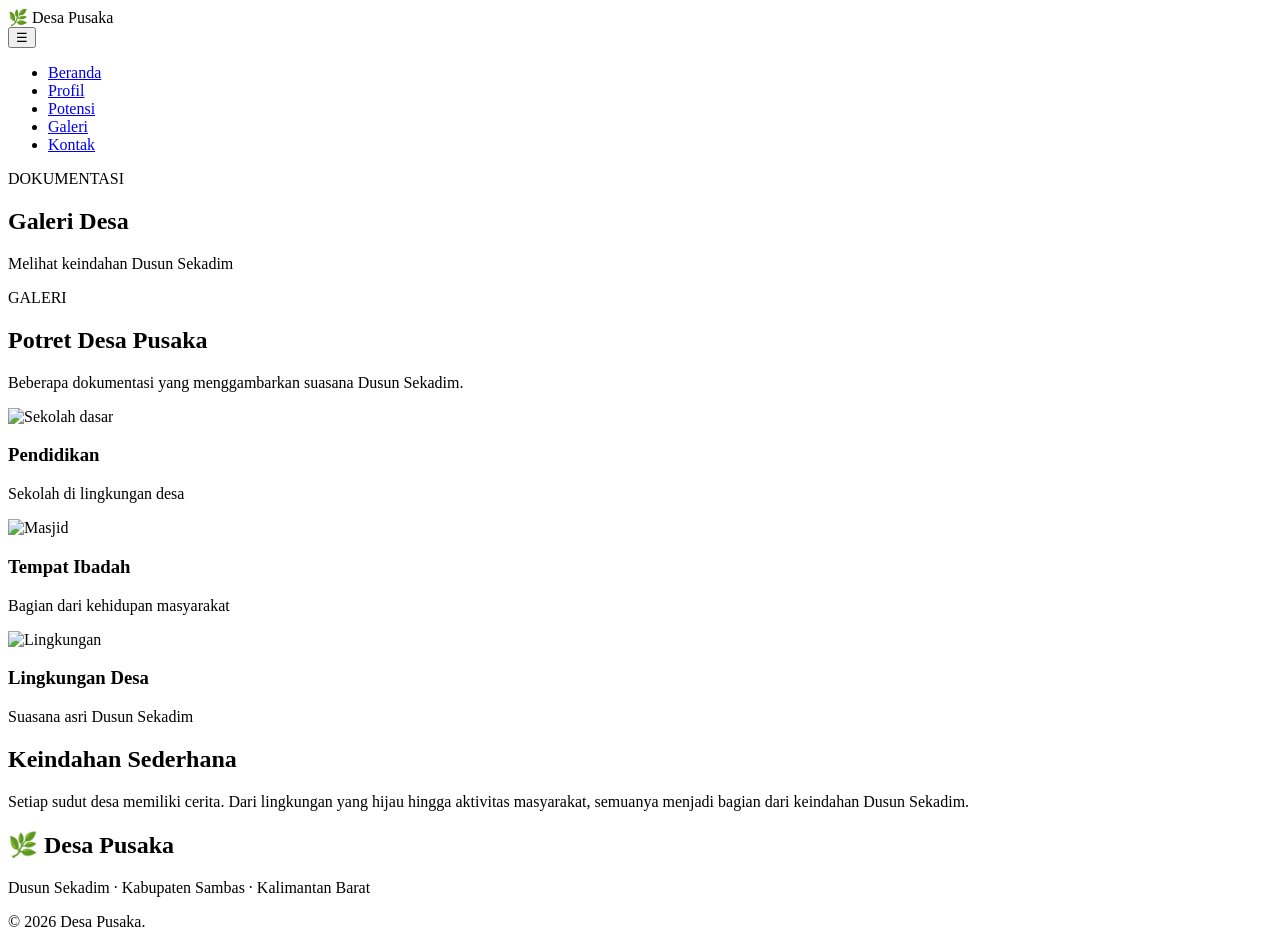
==== galeri.html @ 883d7ad6 "Create galeri.html" ====
<!DOCTYPE html>
<html lang="id">
<head>
    <meta charset="UTF-8">
    <meta name="viewport" content="width=device-width, initial-scale=1.0">
    <title>Galeri | Desa Pusaka</title>
    <link rel="stylesheet" href="style.css">
</head>
<body>

<header>
    <nav class="navbar">
        <div class="logo">
            <span>🌿</span>
            Desa Pusaka
        </div>

        <button class="menu-toggle" onclick="toggleMenu()">☰</button>

        <ul class="nav-links" id="navLinks">
            <li><a href="index.html">Beranda</a></li>
            <li><a href="profil.html">Profil</a></li>
            <li><a href="wisata.html">Potensi</a></li>
            <li><a class="active" href="galeri.html">Galeri</a></li>
            <li><a href="kontak.html">Kontak</a></li>
        </ul>
    </nav>
</header>

<section class="page-header">
    <div>
        <span>DOKUMENTASI</span>
        <h1>Galeri Desa</h1>
        <p>Melihat keindahan Dusun Sekadim</p>
    </div>
</section>

<section class="section">
    <div class="section-title">
        <span>GALERI</span>
        <h2>Potret Desa Pusaka</h2>
        <p>
            Beberapa dokumentasi yang menggambarkan suasana
            Dusun Sekadim.
        </p>
    </div>

    <div class="gallery">

        <div class="gallery-item">
            <img src="img/sd.jpg" alt="Sekolah dasar">
            <div class="gallery-overlay">
                <h3>Pendidikan</h3>
                <p>Sekolah di lingkungan desa</p>
            </div>
        </div>

        <div class="gallery-item">
            <img src="img/masjid.jpg" alt="Masjid">
            <div class="gallery-overlay">
                <h3>Tempat Ibadah</h3>
                <p>Bagian dari kehidupan masyarakat</p>
            </div>
        </div>

        <div class="gallery-item">
            <img src="img/lingkungan.jpg" alt="Lingkungan">
            <div class="gallery-overlay">
                <h3>Lingkungan Desa</h3>
                <p>Suasana asri Dusun Sekadim</p>
            </div>
        </div>

    </div>
</section>

<section class="section gallery-text">
    <div>
        <h2>Keindahan Sederhana</h2>
        <p>
            Setiap sudut desa memiliki cerita. Dari lingkungan yang
            hijau hingga aktivitas masyarakat, semuanya menjadi
            bagian dari keindahan Dusun Sekadim.
        </p>
    </div>
</section>

<footer>
    <div class="footer-content">
        <h2>🌿 Desa Pusaka</h2>
        <p>Dusun Sekadim · Kabupaten Sambas · Kalimantan Barat</p>
    </div>
    <p class="copyright">© 2026 Desa Pusaka.</p>
</footer>

<script src="script.js"></script>
</body>
</html>
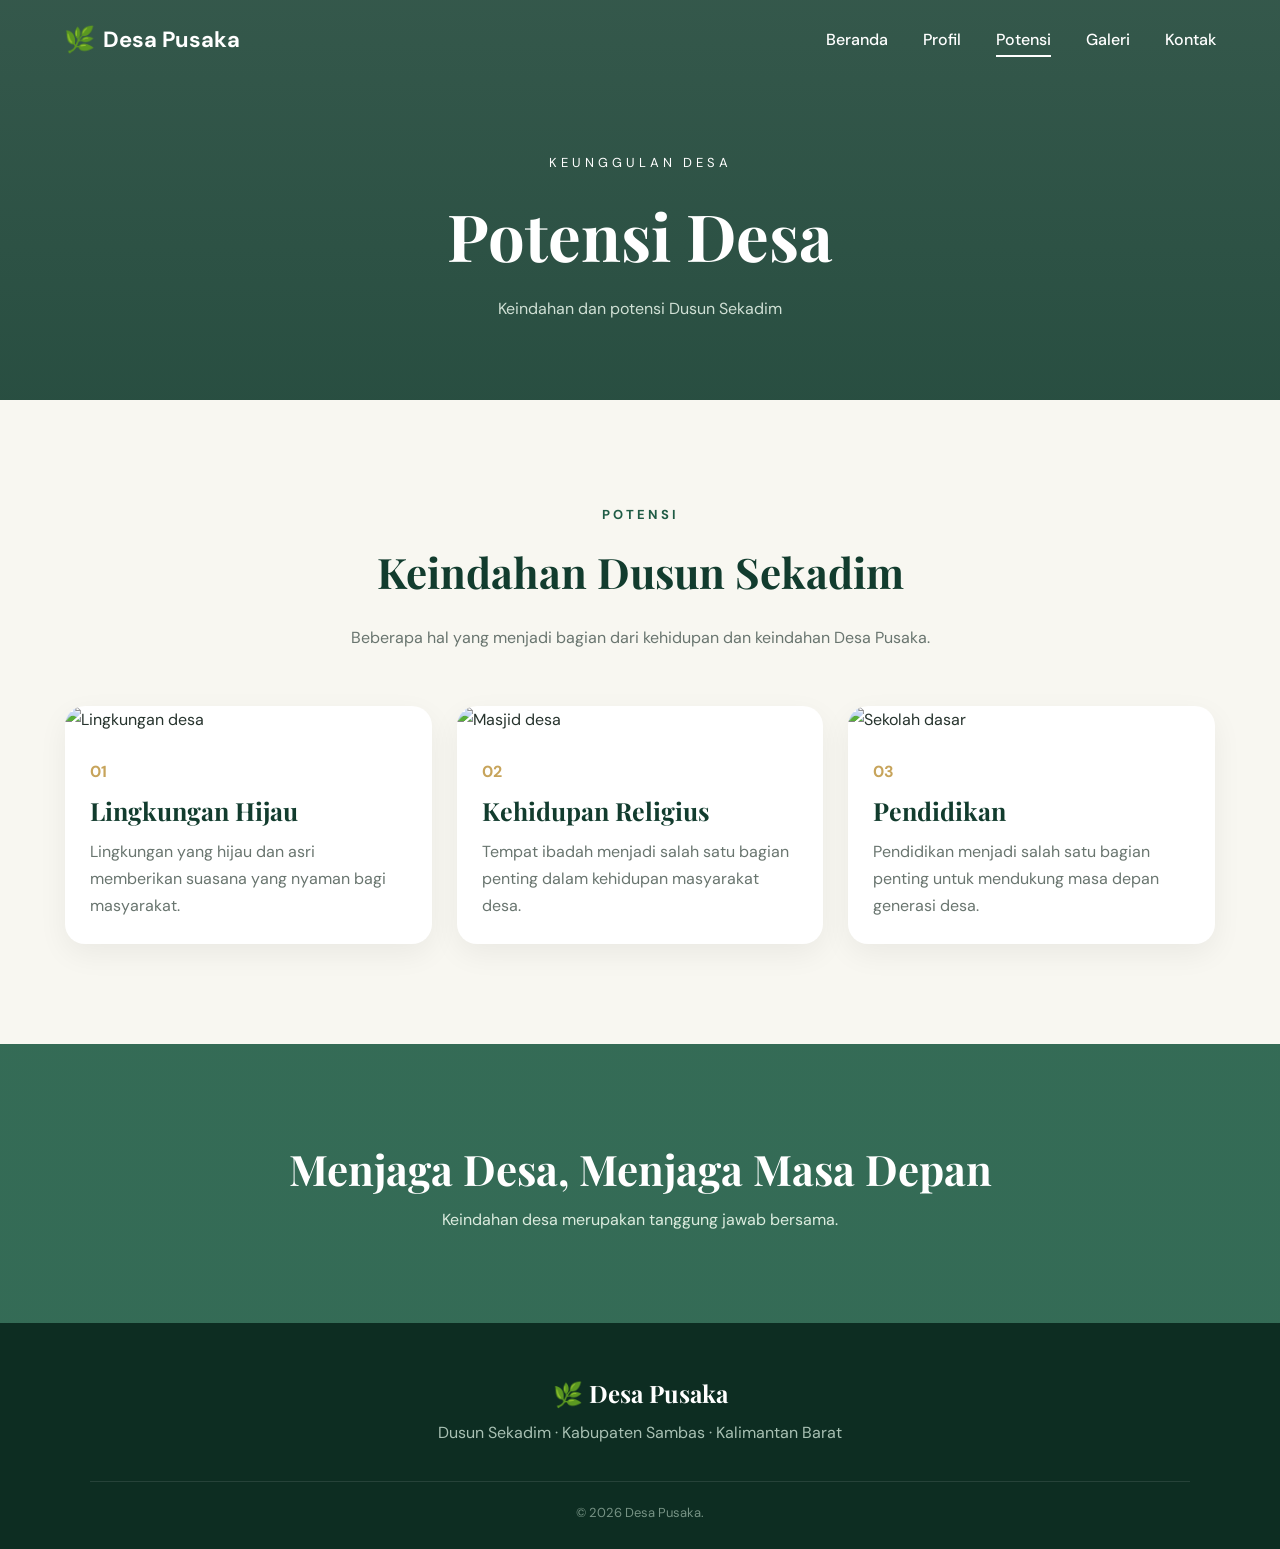
==== commit 1f70361a: "Update galeri.html" ====
--- a/galeri.html
+++ b/galeri.html
@@ -1,98 +1,253 @@
 <!DOCTYPE html>
 <html lang="id">
+
 <head>
+
     <meta charset="UTF-8">
-    <meta name="viewport" content="width=device-width, initial-scale=1.0">
-    <title>Galeri | Desa Pusaka</title>
+
+    <meta name="viewport"
+          content="width=device-width, initial-scale=1.0">
+
+    <title>Potensi Desa | Desa Pusaka</title>
+
     <link rel="stylesheet" href="style.css">
+
 </head>
+
+
 <body>
 
-<header>
-    <nav class="navbar">
-        <div class="logo">
-            <span>🌿</span>
-            Desa Pusaka
-        </div>
-
-        <button class="menu-toggle" onclick="toggleMenu()">☰</button>
-
-        <ul class="nav-links" id="navLinks">
-            <li><a href="index.html">Beranda</a></li>
-            <li><a href="profil.html">Profil</a></li>
-            <li><a href="wisata.html">Potensi</a></li>
-            <li><a class="active" href="galeri.html">Galeri</a></li>
-            <li><a href="kontak.html">Kontak</a></li>
-        </ul>
-    </nav>
-</header>
-
-<section class="page-header">
-    <div>
-        <span>DOKUMENTASI</span>
-        <h1>Galeri Desa</h1>
-        <p>Melihat keindahan Dusun Sekadim</p>
-    </div>
-</section>
-
-<section class="section">
-    <div class="section-title">
-        <span>GALERI</span>
-        <h2>Potret Desa Pusaka</h2>
-        <p>
-            Beberapa dokumentasi yang menggambarkan suasana
-            Dusun Sekadim.
+    <!-- NAVBAR -->
+    <header>
+
+        <nav class="navbar">
+
+            <div class="logo">
+                <span>🌿</span>
+                Desa Pusaka
+            </div>
+
+            <button class="menu-toggle"
+                    onclick="toggleMenu()">
+                ☰
+            </button>
+
+            <ul class="nav-links" id="navLinks">
+
+                <li>
+                    <a href="index.html">
+                        Beranda
+                    </a>
+                </li>
+
+                <li>
+                    <a href="profil.html">
+                        Profil
+                    </a>
+                </li>
+
+                <li>
+                    <a class="active"
+                       href="wisata.html">
+                        Potensi
+                    </a>
+                </li>
+
+                <li>
+                    <a href="galeri.html">
+                        Galeri
+                    </a>
+                </li>
+
+                <li>
+                    <a href="kontak.html">
+                        Kontak
+                    </a>
+                </li>
+
+            </ul>
+
+        </nav>
+
+    </header>
+
+
+    <!-- HEADER -->
+    <section class="page-header">
+
+        <div>
+
+            <span>
+                KEUNGGULAN DESA
+            </span>
+
+            <h1>
+                Potensi Desa
+            </h1>
+
+            <p>
+                Keindahan dan potensi Dusun Sekadim
+            </p>
+
+        </div>
+
+    </section>
+
+
+    <!-- POTENSI -->
+    <section class="section">
+
+        <div class="section-title">
+
+            <span>
+                POTENSI
+            </span>
+
+            <h2>
+                Keindahan Dusun Sekadim
+            </h2>
+
+            <p>
+                Beberapa hal yang menjadi bagian dari kehidupan
+                dan keindahan Desa Pusaka.
+            </p>
+
+        </div>
+
+
+        <div class="potential-grid">
+
+
+            <!-- POTENSI 1 -->
+            <article class="potential-card">
+
+                <img
+                    src="img/lingkungan.jpeg"
+                    alt="Lingkungan desa">
+
+                <div class="potential-content">
+
+                    <span>
+                        01
+                    </span>
+
+                    <h3>
+                        Lingkungan Hijau
+                    </h3>
+
+                    <p>
+                        Lingkungan yang hijau dan asri memberikan
+                        suasana yang nyaman bagi masyarakat.
+                    </p>
+
+                </div>
+
+            </article>
+
+
+            <!-- POTENSI 2 -->
+            <article class="potential-card">
+
+                <img
+                    src="img/masjid.jpeg"
+                    alt="Masjid desa">
+
+                <div class="potential-content">
+
+                    <span>
+                        02
+                    </span>
+
+                    <h3>
+                        Kehidupan Religius
+                    </h3>
+
+                    <p>
+                        Tempat ibadah menjadi salah satu bagian
+                        penting dalam kehidupan masyarakat desa.
+                    </p>
+
+                </div>
+
+            </article>
+
+
+            <!-- POTENSI 3 -->
+            <article class="potential-card">
+
+                <img
+                    src="img/sd.jpeg"
+                    alt="Sekolah dasar">
+
+                <div class="potential-content">
+
+                    <span>
+                        03
+                    </span>
+
+                    <h3>
+                        Pendidikan
+                    </h3>
+
+                    <p>
+                        Pendidikan menjadi salah satu bagian
+                        penting untuk mendukung masa depan
+                        generasi desa.
+                    </p>
+
+                </div>
+
+            </article>
+
+
+        </div>
+
+    </section>
+
+
+    <!-- BANNER -->
+    <section class="banner-section">
+
+        <div>
+
+            <h2>
+                Menjaga Desa, Menjaga Masa Depan
+            </h2>
+
+            <p>
+                Keindahan desa merupakan tanggung jawab bersama.
+            </p>
+
+        </div>
+
+    </section>
+
+
+    <!-- FOOTER -->
+    <footer>
+
+        <div class="footer-content">
+
+            <h2>
+                🌿 Desa Pusaka
+            </h2>
+
+            <p>
+                Dusun Sekadim · Kabupaten Sambas ·
+                Kalimantan Barat
+            </p>
+
+        </div>
+
+        <p class="copyright">
+            © 2026 Desa Pusaka.
         </p>
-    </div>
-
-    <div class="gallery">
-
-        <div class="gallery-item">
-            <img src="img/sd.jpg" alt="Sekolah dasar">
-            <div class="gallery-overlay">
-                <h3>Pendidikan</h3>
-                <p>Sekolah di lingkungan desa</p>
-            </div>
-        </div>
-
-        <div class="gallery-item">
-            <img src="img/masjid.jpg" alt="Masjid">
-            <div class="gallery-overlay">
-                <h3>Tempat Ibadah</h3>
-                <p>Bagian dari kehidupan masyarakat</p>
-            </div>
-        </div>
-
-        <div class="gallery-item">
-            <img src="img/lingkungan.jpg" alt="Lingkungan">
-            <div class="gallery-overlay">
-                <h3>Lingkungan Desa</h3>
-                <p>Suasana asri Dusun Sekadim</p>
-            </div>
-        </div>
-
-    </div>
-</section>
-
-<section class="section gallery-text">
-    <div>
-        <h2>Keindahan Sederhana</h2>
-        <p>
-            Setiap sudut desa memiliki cerita. Dari lingkungan yang
-            hijau hingga aktivitas masyarakat, semuanya menjadi
-            bagian dari keindahan Dusun Sekadim.
-        </p>
-    </div>
-</section>
-
-<footer>
-    <div class="footer-content">
-        <h2>🌿 Desa Pusaka</h2>
-        <p>Dusun Sekadim · Kabupaten Sambas · Kalimantan Barat</p>
-    </div>
-    <p class="copyright">© 2026 Desa Pusaka.</p>
-</footer>
-
-<script src="script.js"></script>
+
+    </footer>
+
+
+    <script src="script.js"></script>
+
 </body>
+
 </html>
--- a/style.css
+++ b/style.css
@@ -0,0 +1,748 @@
+@import url('https://fonts.googleapis.com/css2?family=DM+Sans:wght@400;500;600;700&family=Playfair+Display:wght@500;600;700&display=swap');
+
+:root {
+    --green: #1f5c45;
+    --dark-green: #123c2e;
+    --light-green: #eaf4ee;
+    --cream: #f8f7f1;
+    --white: #ffffff;
+    --text: #26332d;
+    --gray: #69756f;
+    --gold: #c7a45b;
+}
+
+* {
+    margin: 0;
+    padding: 0;
+    box-sizing: border-box;
+}
+
+html {
+    scroll-behavior: smooth;
+}
+
+body {
+    font-family: 'DM Sans', sans-serif;
+    color: var(--text);
+    background: var(--cream);
+    line-height: 1.7;
+}
+
+/* NAVBAR */
+
+header {
+    position: absolute;
+    width: 100%;
+    top: 0;
+    z-index: 1000;
+}
+
+.navbar {
+    width: 90%;
+    max-width: 1200px;
+    margin: auto;
+    height: 80px;
+
+    display: flex;
+    align-items: center;
+    justify-content: space-between;
+}
+
+.logo {
+    color: white;
+    font-size: 22px;
+    font-weight: 700;
+    display: flex;
+    align-items: center;
+    gap: 8px;
+}
+
+.logo span {
+    font-size: 25px;
+}
+
+.nav-links {
+    display: flex;
+    list-style: none;
+    gap: 35px;
+}
+
+.nav-links a {
+    text-decoration: none;
+    color: white;
+    font-weight: 500;
+    position: relative;
+    transition: .3s;
+}
+
+.nav-links a::after {
+    content: "";
+    position: absolute;
+    width: 0;
+    height: 2px;
+    background: white;
+    left: 0;
+    bottom: -7px;
+    transition: .3s;
+}
+
+.nav-links a:hover::after,
+.nav-links a.active::after {
+    width: 100%;
+}
+
+.menu-toggle {
+    display: none;
+    border: none;
+    background: transparent;
+    color: white;
+    font-size: 28px;
+    cursor: pointer;
+}
+
+/* HERO */
+
+.hero {
+    min-height: 100vh;
+    display: flex;
+    align-items: center;
+    position: relative;
+
+    background:
+        linear-gradient(
+            rgba(11, 47, 34, .67),
+            rgba(11, 47, 34, .72)
+        ),
+        url("img/lingkungan.jpg") center/cover;
+}
+
+.hero-content {
+    width: 90%;
+    max-width: 1200px;
+    margin: auto;
+    color: white;
+    animation: fadeUp 1s ease;
+}
+
+.subtitle {
+    letter-spacing: 4px;
+    font-size: 14px;
+    margin-bottom: 15px;
+    color: #dcecdf;
+}
+
+.hero h1 {
+    font-family: 'Playfair Display', serif;
+    font-size: clamp(55px, 9vw, 100px);
+    line-height: 1;
+    margin-bottom: 25px;
+}
+
+.hero-content > p:not(.subtitle) {
+    font-size: 18px;
+    margin-bottom: 35px;
+}
+
+.hero-buttons {
+    display: flex;
+    gap: 15px;
+    flex-wrap: wrap;
+}
+
+.btn {
+    display: inline-block;
+    text-decoration: none;
+    background: var(--green);
+    color: white;
+    padding: 13px 28px;
+    border-radius: 30px;
+    border: 2px solid var(--green);
+    font-weight: 600;
+    cursor: pointer;
+    transition: .3s;
+}
+
+.btn:hover {
+    transform: translateY(-3px);
+    background: var(--dark-green);
+}
+
+.btn-outline {
+    background: transparent;
+    border-color: white;
+}
+
+.btn-outline:hover {
+    background: white;
+    color: var(--dark-green);
+}
+
+/* SECTION */
+
+.section {
+    width: 90%;
+    max-width: 1150px;
+    margin: auto;
+    padding: 100px 0;
+}
+
+.section-title {
+    max-width: 700px;
+    margin: 0 auto 55px;
+    text-align: center;
+}
+
+.section-title span,
+.small-title {
+    color: var(--green);
+    font-size: 13px;
+    font-weight: 700;
+    letter-spacing: 3px;
+}
+
+.section-title h2,
+.profile-text h2,
+.contact-info h2 {
+    font-family: 'Playfair Display', serif;
+    font-size: 42px;
+    color: var(--dark-green);
+    margin: 10px 0 15px;
+}
+
+.section-title p {
+    color: var(--gray);
+}
+
+/* CARDS */
+
+.cards {
+    display: grid;
+    grid-template-columns: repeat(3, 1fr);
+    gap: 25px;
+}
+
+.card {
+    background: white;
+    padding: 35px;
+    border-radius: 20px;
+    box-shadow: 0 10px 30px rgba(0,0,0,.05);
+    transition: .4s;
+}
+
+.card:hover {
+    transform: translateY(-10px);
+}
+
+.card-icon {
+    font-size: 40px;
+    margin-bottom: 20px;
+}
+
+.card h3 {
+    color: var(--dark-green);
+    margin-bottom: 10px;
+}
+
+.card p {
+    color: var(--gray);
+}
+
+/* QUOTE */
+
+.quote-section {
+    padding: 100px 20px;
+    background: var(--dark-green);
+    color: white;
+    text-align: center;
+}
+
+.quote-section div {
+    max-width: 850px;
+    margin: auto;
+}
+
+.quote-section span {
+    font-family: serif;
+    font-size: 80px;
+    line-height: .5;
+    color: var(--gold);
+}
+
+.quote-section h2 {
+    font-family: 'Playfair Display', serif;
+    font-size: 36px;
+    font-weight: 500;
+    margin: 25px 0;
+}
+
+.quote-section p {
+    color: #bcd3c6;
+}
+
+/* PAGE HEADER */
+
+.page-header {
+    min-height: 400px;
+    background:
+        linear-gradient(
+            rgba(18,60,46,.85),
+            rgba(18,60,46,.9)
+        ),
+        url("img/lingkungan.jpg") center/cover;
+
+    display: flex;
+    align-items: center;
+    justify-content: center;
+    text-align: center;
+    color: white;
+    padding-top: 70px;
+}
+
+.page-header span {
+    font-size: 13px;
+    letter-spacing: 4px;
+}
+
+.page-header h1 {
+    font-family: 'Playfair Display', serif;
+    font-size: 65px;
+    margin: 5px 0;
+}
+
+.page-header p {
+    color: #d0e0d5;
+}
+
+/* PROFILE */
+
+.profile-section {
+    display: grid;
+    grid-template-columns: 1fr 1fr;
+    gap: 70px;
+    align-items: center;
+}
+
+.profile-image img {
+    width: 100%;
+    height: 500px;
+    object-fit: cover;
+    border-radius: 25px;
+    box-shadow: 20px 20px 0 var(--light-green);
+}
+
+.profile-text p {
+    color: var(--gray);
+    margin-bottom: 15px;
+}
+
+.info-box {
+    display: grid;
+    gap: 12px;
+    margin-top: 25px;
+}
+
+.info-box div {
+    background: white;
+    padding: 14px 18px;
+    border-radius: 12px;
+    display: flex;
+    gap: 15px;
+    align-items: center;
+}
+
+.info-box strong {
+    font-size: 23px;
+}
+
+/* VISION */
+
+.vision {
+    background: white;
+    max-width: 100%;
+}
+
+.vision-grid {
+    width: 90%;
+    max-width: 1100px;
+    margin: auto;
+
+    display: grid;
+    grid-template-columns: repeat(3, 1fr);
+    gap: 25px;
+}
+
+.vision-grid div {
+    padding: 30px;
+    border: 1px solid #e3e8e4;
+    border-radius: 18px;
+}
+
+.vision-grid h3 {
+    color: var(--dark-green);
+    margin-bottom: 10px;
+}
+
+.vision-grid p {
+    color: var(--gray);
+}
+
+/* POTENTIAL */
+
+.potential-grid {
+    display: grid;
+    grid-template-columns: repeat(3, 1fr);
+    gap: 25px;
+}
+
+.potential-card {
+    background: white;
+    border-radius: 20px;
+    overflow: hidden;
+    box-shadow: 0 10px 30px rgba(0,0,0,.06);
+    transition: .4s;
+}
+
+.potential-card:hover {
+    transform: translateY(-8px);
+}
+
+.potential-card img {
+    width: 100%;
+    height: 280px;
+    object-fit: cover;
+}
+
+.potential-content {
+    padding: 25px;
+}
+
+.potential-content > span {
+    color: var(--gold);
+    font-weight: bold;
+}
+
+.potential-content h3 {
+    color: var(--dark-green);
+    font-family: 'Playfair Display', serif;
+    font-size: 25px;
+    margin: 5px 0;
+}
+
+.potential-content p {
+    color: var(--gray);
+}
+
+/* BANNER */
+
+.banner-section {
+    padding: 90px 20px;
+    background:
+        linear-gradient(
+            rgba(31,92,69,.9),
+            rgba(31,92,69,.9)
+        ),
+        url("img/lingkungan.jpg") center/cover;
+
+    text-align: center;
+    color: white;
+}
+
+.banner-section h2 {
+    font-family: 'Playfair Display', serif;
+    font-size: 42px;
+}
+
+.banner-section p {
+    color: #dcecdf;
+}
+
+/* GALLERY */
+
+.gallery {
+    display: grid;
+    grid-template-columns: repeat(2, 1fr);
+    gap: 20px;
+}
+
+.gallery-item {
+    position: relative;
+    height: 350px;
+    border-radius: 20px;
+    overflow: hidden;
+}
+
+.gallery-item:first-child {
+    grid-column: span 2;
+    height: 450px;
+}
+
+.gallery-item img {
+    width: 100%;
+    height: 100%;
+    object-fit: cover;
+    transition: .5s;
+}
+
+.gallery-item:hover img {
+    transform: scale(1.08);
+}
+
+.gallery-overlay {
+    position: absolute;
+    inset: auto 0 0 0;
+    padding: 40px 25px 25px;
+    color: white;
+
+    background: linear-gradient(
+        transparent,
+        rgba(0,0,0,.8)
+    );
+}
+
+.gallery-overlay h3 {
+    font-family: 'Playfair Display', serif;
+    font-size: 25px;
+}
+
+.gallery-overlay p {
+    font-size: 14px;
+}
+
+.gallery-text {
+    text-align: center;
+    max-width: 800px;
+}
+
+.gallery-text h2 {
+    font-family: 'Playfair Display', serif;
+    color: var(--dark-green);
+    font-size: 38px;
+}
+
+/* CONTACT */
+
+.contact-section {
+    display: grid;
+    grid-template-columns: 1fr 1fr;
+    gap: 70px;
+}
+
+.contact-info > p {
+    color: var(--gray);
+    margin-bottom: 30px;
+}
+
+.contact-item {
+    display: flex;
+    gap: 18px;
+    margin: 20px 0;
+}
+
+.contact-icon {
+    width: 50px;
+    height: 50px;
+    flex-shrink: 0;
+
+    background: var(--light-green);
+    border-radius: 50%;
+
+    display: flex;
+    align-items: center;
+    justify-content: center;
+
+    font-size: 22px;
+}
+
+.contact-item h3 {
+    color: var(--dark-green);
+}
+
+.contact-item p {
+    color: var(--gray);
+}
+
+.contact-form {
+    background: white;
+    padding: 40px;
+    border-radius: 22px;
+    box-shadow: 0 10px 30px rgba(0,0,0,.06);
+}
+
+.contact-form h2 {
+    font-family: 'Playfair Display', serif;
+    color: var(--dark-green);
+    font-size: 32px;
+    margin-bottom: 25px;
+}
+
+.input-group {
+    margin-bottom: 18px;
+}
+
+.input-group label {
+    display: block;
+    margin-bottom: 7px;
+    font-weight: 600;
+}
+
+.input-group input,
+.input-group textarea {
+    width: 100%;
+    padding: 13px 15px;
+    border: 1px solid #dce3df;
+    border-radius: 10px;
+    font-family: inherit;
+    outline: none;
+}
+
+.input-group input:focus,
+.input-group textarea:focus {
+    border-color: var(--green);
+}
+
+.submit-btn {
+    width: 100%;
+}
+
+/* FOOTER */
+
+footer {
+    background: #0d2d22;
+    color: white;
+    padding: 50px 7% 25px;
+}
+
+.footer-content {
+    text-align: center;
+}
+
+.footer-content h2 {
+    font-family: 'Playfair Display', serif;
+}
+
+.footer-content p {
+    color: #a8c0b3;
+    margin-top: 5px;
+}
+
+.copyright {
+    text-align: center;
+    color: #769284;
+    margin-top: 35px;
+    padding-top: 20px;
+    border-top: 1px solid rgba(255,255,255,.1);
+    font-size: 13px;
+}
+
+/* ANIMATION */
+
+@keyframes fadeUp {
+    from {
+        opacity: 0;
+        transform: translateY(30px);
+    }
+
+    to {
+        opacity: 1;
+        transform: translateY(0);
+    }
+}
+
+/* RESPONSIVE */
+
+@media (max-width: 800px) {
+
+    .menu-toggle {
+        display: block;
+    }
+
+    .nav-links {
+        position: absolute;
+        top: 75px;
+        left: 5%;
+        width: 90%;
+
+        display: none;
+        flex-direction: column;
+        gap: 0;
+
+        background: var(--dark-green);
+        padding: 10px;
+        border-radius: 15px;
+    }
+
+    .nav-links.show {
+        display: flex;
+    }
+
+    .nav-links li a {
+        display: block;
+        padding: 13px 15px;
+    }
+
+    .nav-links a::after {
+        display: none;
+    }
+
+    .cards,
+    .vision-grid,
+    .potential-grid,
+    .profile-section,
+    .contact-section {
+        grid-template-columns: 1fr;
+    }
+
+    .profile-image img {
+        height: 350px;
+    }
+
+    .page-header h1 {
+        font-size: 50px;
+    }
+
+    .gallery {
+        grid-template-columns: 1fr;
+    }
+
+    .gallery-item:first-child {
+        grid-column: span 1;
+        height: 350px;
+    }
+
+    .gallery-item {
+        height: 300px;
+    }
+
+    .hero h1 {
+        font-size: 60px;
+    }
+
+    .section {
+        padding: 70px 0;
+    }
+}
+
+@media (max-width: 500px) {
+
+    .hero h1 {
+        font-size: 50px;
+    }
+
+    .hero-content > p:not(.subtitle) {
+        font-size: 16px;
+    }
+
+    .section-title h2,
+    .profile-text h2,
+    .contact-info h2 {
+        font-size: 34px;
+    }
+
+    .quote-section h2 {
+        font-size: 28px;
+    }
+
+    .contact-form {
+        padding: 25px;
+    }
+}
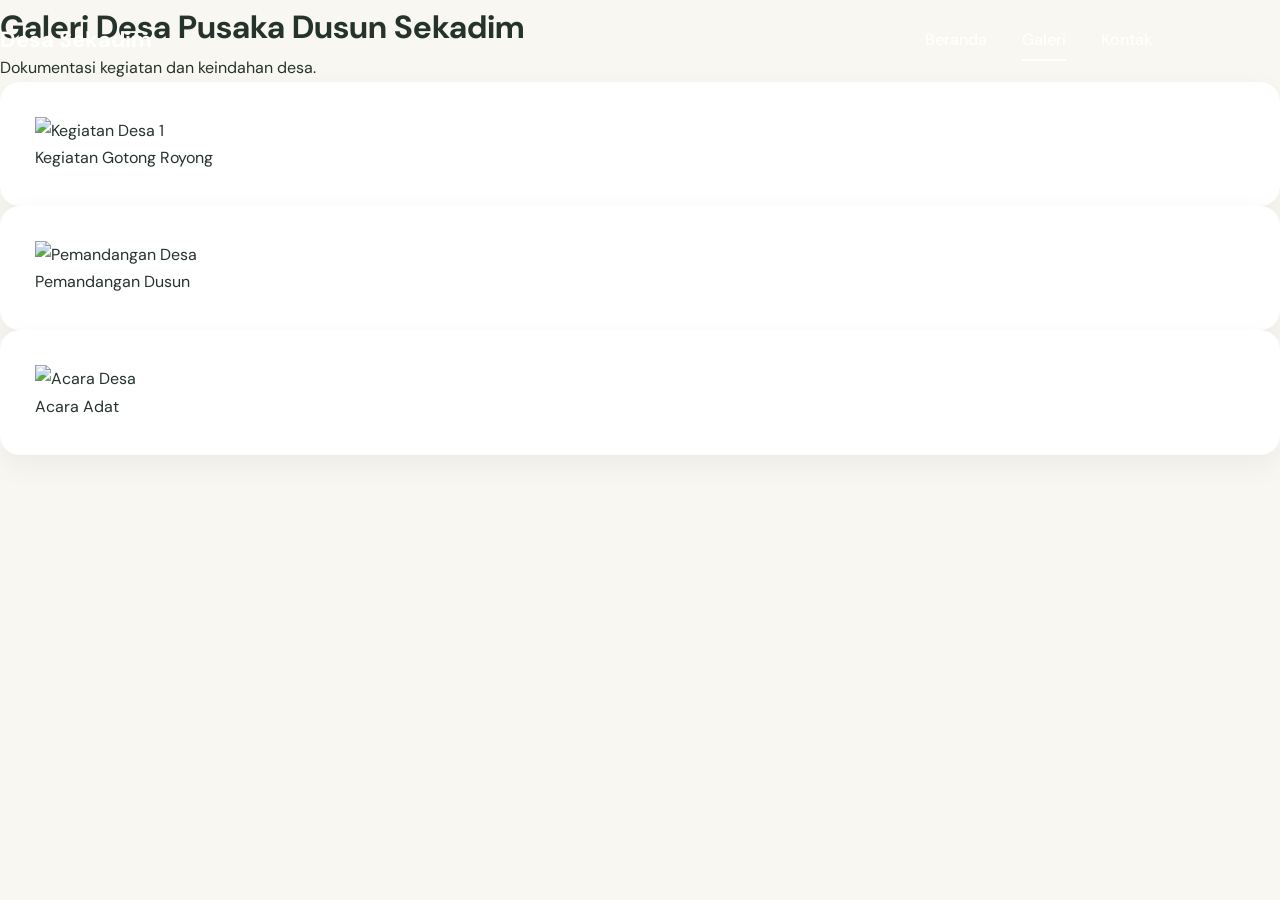
==== commit b4d45763: "Update galeri.html" ====
--- a/galeri.html
+++ b/galeri.html
@@ -1,253 +1,50 @@
 <!DOCTYPE html>
 <html lang="id">
-
 <head>
-
-    <meta charset="UTF-8">
-
-    <meta name="viewport"
-          content="width=device-width, initial-scale=1.0">
-
-    <title>Potensi Desa | Desa Pusaka</title>
-
-    <link rel="stylesheet" href="style.css">
-
+  <meta charset="UTF-8">
+  <meta name="viewport" content="width=device-width, initial-scale=1.0">
+  <title>Galeri - Desa Pusaka Dusun Sekadim</title>
+  <link rel="stylesheet" href="style.css">
 </head>
-
-
 <body>
 
-    <!-- NAVBAR -->
-    <header>
+  <!-- NAVBAR / MENU NAVIGASI -->
+  <header class="navbar">
+    <div class="logo">Desa Sekadim</div>
+    <nav class="nav-links">
+      <a href="index.html">Beranda</a>
+      <a href="galeri.html" class="active">Galeri</a>
+      <a href="kontak.html">Kontak</a>
+    </nav>
+  </header>
 
-        <nav class="navbar">
+  <!-- KONTEN GALERI -->
+  <main class="container">
+    <h1>Galeri Desa Pusaka Dusun Sekadim</h1>
+    <p>Dokumentasi kegiatan dan keindahan desa.</p>
 
-            <div class="logo">
-                <span>🌿</span>
-                Desa Pusaka
-            </div>
+    <div class="gallery-grid">
+      <!-- Item 1 -->
+      <div class="card">
+        <!-- CATATAN: Pastikan nama folder 'images' dan nama file 'foto1.jpg' 
+             sama persis dengan huruf besar/kecil di GitHub -->
+        <img src="images/foto1.jpg" alt="Kegiatan Desa 1">
+        <div class="card-title">Kegiatan Gotong Royong</div>
+      </div>
 
-            <button class="menu-toggle"
-                    onclick="toggleMenu()">
-                ☰
-            </button>
+      <!-- Item 2 -->
+      <div class="card">
+        <img src="images/foto2.jpg" alt="Pemandangan Desa">
+        <div class="card-title">Pemandangan Dusun</div>
+      </div>
 
-            <ul class="nav-links" id="navLinks">
-
-                <li>
-                    <a href="index.html">
-                        Beranda
-                    </a>
-                </li>
-
-                <li>
-                    <a href="profil.html">
-                        Profil
-                    </a>
-                </li>
-
-                <li>
-                    <a class="active"
-                       href="wisata.html">
-                        Potensi
-                    </a>
-                </li>
-
-                <li>
-                    <a href="galeri.html">
-                        Galeri
-                    </a>
-                </li>
-
-                <li>
-                    <a href="kontak.html">
-                        Kontak
-                    </a>
-                </li>
-
-            </ul>
-
-        </nav>
-
-    </header>
-
-
-    <!-- HEADER -->
-    <section class="page-header">
-
-        <div>
-
-            <span>
-                KEUNGGULAN DESA
-            </span>
-
-            <h1>
-                Potensi Desa
-            </h1>
-
-            <p>
-                Keindahan dan potensi Dusun Sekadim
-            </p>
-
-        </div>
-
-    </section>
-
-
-    <!-- POTENSI -->
-    <section class="section">
-
-        <div class="section-title">
-
-            <span>
-                POTENSI
-            </span>
-
-            <h2>
-                Keindahan Dusun Sekadim
-            </h2>
-
-            <p>
-                Beberapa hal yang menjadi bagian dari kehidupan
-                dan keindahan Desa Pusaka.
-            </p>
-
-        </div>
-
-
-        <div class="potential-grid">
-
-
-            <!-- POTENSI 1 -->
-            <article class="potential-card">
-
-                <img
-                    src="img/lingkungan.jpeg"
-                    alt="Lingkungan desa">
-
-                <div class="potential-content">
-
-                    <span>
-                        01
-                    </span>
-
-                    <h3>
-                        Lingkungan Hijau
-                    </h3>
-
-                    <p>
-                        Lingkungan yang hijau dan asri memberikan
-                        suasana yang nyaman bagi masyarakat.
-                    </p>
-
-                </div>
-
-            </article>
-
-
-            <!-- POTENSI 2 -->
-            <article class="potential-card">
-
-                <img
-                    src="img/masjid.jpeg"
-                    alt="Masjid desa">
-
-                <div class="potential-content">
-
-                    <span>
-                        02
-                    </span>
-
-                    <h3>
-                        Kehidupan Religius
-                    </h3>
-
-                    <p>
-                        Tempat ibadah menjadi salah satu bagian
-                        penting dalam kehidupan masyarakat desa.
-                    </p>
-
-                </div>
-
-            </article>
-
-
-            <!-- POTENSI 3 -->
-            <article class="potential-card">
-
-                <img
-                    src="img/sd.jpeg"
-                    alt="Sekolah dasar">
-
-                <div class="potential-content">
-
-                    <span>
-                        03
-                    </span>
-
-                    <h3>
-                        Pendidikan
-                    </h3>
-
-                    <p>
-                        Pendidikan menjadi salah satu bagian
-                        penting untuk mendukung masa depan
-                        generasi desa.
-                    </p>
-
-                </div>
-
-            </article>
-
-
-        </div>
-
-    </section>
-
-
-    <!-- BANNER -->
-    <section class="banner-section">
-
-        <div>
-
-            <h2>
-                Menjaga Desa, Menjaga Masa Depan
-            </h2>
-
-            <p>
-                Keindahan desa merupakan tanggung jawab bersama.
-            </p>
-
-        </div>
-
-    </section>
-
-
-    <!-- FOOTER -->
-    <footer>
-
-        <div class="footer-content">
-
-            <h2>
-                🌿 Desa Pusaka
-            </h2>
-
-            <p>
-                Dusun Sekadim · Kabupaten Sambas ·
-                Kalimantan Barat
-            </p>
-
-        </div>
-
-        <p class="copyright">
-            © 2026 Desa Pusaka.
-        </p>
-
-    </footer>
-
-
-    <script src="script.js"></script>
+      <!-- Item 3 -->
+      <div class="card">
+        <img src="images/foto3.jpg" alt="Acara Desa">
+        <div class="card-title">Acara Adat</div>
+      </div>
+    </div>
+  </main>
 
 </body>
-
 </html>
--- a/style.css
+++ b/style.css
@@ -1,6 +1,8 @@
 @import url('https://fonts.googleapis.com/css2?family=DM+Sans:wght@400;500;600;700&family=Playfair+Display:wght@500;600;700&display=swap');
 
+
 :root {
+
     --green: #1f5c45;
     --dark-green: #123c2e;
     --light-green: #eaf4ee;
@@ -9,740 +11,1317 @@
     --text: #26332d;
     --gray: #69756f;
     --gold: #c7a45b;
-}
+
+}
+
 
 * {
+
     margin: 0;
     padding: 0;
     box-sizing: border-box;
-}
+
+}
+
 
 html {
+
     scroll-behavior: smooth;
-}
+
+}
+
 
 body {
+
     font-family: 'DM Sans', sans-serif;
+
     color: var(--text);
+
     background: var(--cream);
+
     line-height: 1.7;
-}
-
-/* NAVBAR */
+
+}
+
+
+/* =========================
+   NAVBAR
+========================= */
 
 header {
+
     position: absolute;
+
     width: 100%;
+
     top: 0;
+
     z-index: 1000;
-}
+
+}
+
 
 .navbar {
+
     width: 90%;
+
     max-width: 1200px;
+
     margin: auto;
+
     height: 80px;
 
     display: flex;
+
     align-items: center;
+
     justify-content: space-between;
-}
+
+}
+
 
 .logo {
+
     color: white;
+
     font-size: 22px;
+
     font-weight: 700;
+
     display: flex;
+
     align-items: center;
+
     gap: 8px;
-}
+
+}
+
 
 .logo span {
+
     font-size: 25px;
-}
+
+}
+
 
 .nav-links {
+
     display: flex;
+
     list-style: none;
+
     gap: 35px;
-}
+
+}
+
 
 .nav-links a {
+
     text-decoration: none;
+
     color: white;
+
     font-weight: 500;
+
     position: relative;
+
     transition: .3s;
-}
+
+}
+
 
 .nav-links a::after {
+
     content: "";
+
     position: absolute;
+
     width: 0;
+
     height: 2px;
+
     background: white;
+
     left: 0;
+
     bottom: -7px;
+
     transition: .3s;
-}
+
+}
+
 
 .nav-links a:hover::after,
 .nav-links a.active::after {
+
     width: 100%;
-}
+
+}
+
 
 .menu-toggle {
+
     display: none;
+
     border: none;
+
     background: transparent;
+
     color: white;
+
     font-size: 28px;
+
     cursor: pointer;
-}
-
-/* HERO */
+
+}
+
+
+/* =========================
+   HERO
+========================= */
 
 .hero {
+
     min-height: 100vh;
+
     display: flex;
+
     align-items: center;
+
     position: relative;
 
     background:
+
         linear-gradient(
             rgba(11, 47, 34, .67),
             rgba(11, 47, 34, .72)
         ),
-        url("img/lingkungan.jpg") center/cover;
-}
+
+        url("img/lingkungan.jpeg") center/cover;
+
+}
+
 
 .hero-content {
+
     width: 90%;
+
     max-width: 1200px;
+
     margin: auto;
+
     color: white;
+
     animation: fadeUp 1s ease;
-}
+
+}
+
 
 .subtitle {
+
     letter-spacing: 4px;
+
     font-size: 14px;
+
     margin-bottom: 15px;
+
     color: #dcecdf;
-}
+
+}
+
 
 .hero h1 {
+
     font-family: 'Playfair Display', serif;
+
     font-size: clamp(55px, 9vw, 100px);
+
     line-height: 1;
+
     margin-bottom: 25px;
-}
+
+}
+
 
 .hero-content > p:not(.subtitle) {
+
     font-size: 18px;
+
     margin-bottom: 35px;
-}
+
+}
+
 
 .hero-buttons {
+
     display: flex;
+
     gap: 15px;
+
     flex-wrap: wrap;
-}
+
+}
+
+
+/* =========================
+   BUTTON
+========================= */
 
 .btn {
+
     display: inline-block;
+
     text-decoration: none;
+
     background: var(--green);
+
     color: white;
+
     padding: 13px 28px;
+
     border-radius: 30px;
+
     border: 2px solid var(--green);
+
     font-weight: 600;
+
     cursor: pointer;
+
     transition: .3s;
-}
+
+}
+
 
 .btn:hover {
+
     transform: translateY(-3px);
+
     background: var(--dark-green);
-}
+
+}
+
 
 .btn-outline {
+
     background: transparent;
+
     border-color: white;
-}
+
+}
+
 
 .btn-outline:hover {
+
     background: white;
+
     color: var(--dark-green);
-}
-
-/* SECTION */
+
+}
+
+
+/* =========================
+   SECTION
+========================= */
 
 .section {
+
     width: 90%;
+
     max-width: 1150px;
+
     margin: auto;
+
     padding: 100px 0;
-}
+
+}
+
 
 .section-title {
+
     max-width: 700px;
+
     margin: 0 auto 55px;
+
     text-align: center;
-}
+
+}
+
 
 .section-title span,
 .small-title {
+
     color: var(--green);
+
     font-size: 13px;
+
     font-weight: 700;
+
     letter-spacing: 3px;
-}
+
+}
+
 
 .section-title h2,
 .profile-text h2,
 .contact-info h2 {
+
     font-family: 'Playfair Display', serif;
+
     font-size: 42px;
+
     color: var(--dark-green);
+
     margin: 10px 0 15px;
-}
+
+}
+
 
 .section-title p {
+
     color: var(--gray);
-}
-
-/* CARDS */
+
+}
+
+
+/* =========================
+   CARDS
+========================= */
 
 .cards {
+
     display: grid;
+
     grid-template-columns: repeat(3, 1fr);
+
     gap: 25px;
-}
+
+}
+
 
 .card {
+
     background: white;
+
     padding: 35px;
+
     border-radius: 20px;
+
     box-shadow: 0 10px 30px rgba(0,0,0,.05);
+
     transition: .4s;
-}
+
+}
+
 
 .card:hover {
+
     transform: translateY(-10px);
-}
+
+}
+
 
 .card-icon {
+
     font-size: 40px;
+
     margin-bottom: 20px;
-}
+
+}
+
 
 .card h3 {
+
     color: var(--dark-green);
+
     margin-bottom: 10px;
-}
+
+}
+
 
 .card p {
+
     color: var(--gray);
-}
-
-/* QUOTE */
+
+}
+
+
+/* =========================
+   QUOTE
+========================= */
 
 .quote-section {
+
     padding: 100px 20px;
+
     background: var(--dark-green);
+
     color: white;
+
     text-align: center;
-}
+
+}
+
 
 .quote-section div {
+
     max-width: 850px;
+
     margin: auto;
-}
+
+}
+
 
 .quote-section span {
+
     font-family: serif;
+
     font-size: 80px;
+
     line-height: .5;
+
     color: var(--gold);
-}
+
+}
+
 
 .quote-section h2 {
+
     font-family: 'Playfair Display', serif;
+
     font-size: 36px;
+
     font-weight: 500;
+
     margin: 25px 0;
-}
+
+}
+
 
 .quote-section p {
+
     color: #bcd3c6;
-}
-
-/* PAGE HEADER */
+
+}
+
+
+/* =========================
+   PAGE HEADER
+========================= */
 
 .page-header {
+
     min-height: 400px;
+
     background:
+
         linear-gradient(
             rgba(18,60,46,.85),
             rgba(18,60,46,.9)
         ),
-        url("img/lingkungan.jpg") center/cover;
+
+        url("img/lingkungan.jpeg") center/cover;
 
     display: flex;
+
     align-items: center;
+
     justify-content: center;
+
     text-align: center;
+
     color: white;
+
     padding-top: 70px;
-}
+
+}
+
 
 .page-header span {
+
     font-size: 13px;
+
     letter-spacing: 4px;
-}
+
+}
+
 
 .page-header h1 {
+
     font-family: 'Playfair Display', serif;
+
     font-size: 65px;
+
     margin: 5px 0;
-}
+
+}
+
 
 .page-header p {
+
     color: #d0e0d5;
-}
-
-/* PROFILE */
+
+}
+
+
+/* =========================
+   PROFILE
+========================= */
 
 .profile-section {
+
     display: grid;
+
     grid-template-columns: 1fr 1fr;
+
     gap: 70px;
+
     align-items: center;
-}
+
+}
+
 
 .profile-image img {
+
     width: 100%;
+
     height: 500px;
+
     object-fit: cover;
+
     border-radius: 25px;
+
     box-shadow: 20px 20px 0 var(--light-green);
-}
+
+}
+
 
 .profile-text p {
+
     color: var(--gray);
+
     margin-bottom: 15px;
-}
+
+}
+
 
 .info-box {
+
     display: grid;
+
     gap: 12px;
+
     margin-top: 25px;
-}
+
+}
+
 
 .info-box div {
+
     background: white;
+
     padding: 14px 18px;
+
     border-radius: 12px;
+
     display: flex;
+
     gap: 15px;
+
     align-items: center;
-}
+
+}
+
 
 .info-box strong {
+
     font-size: 23px;
-}
-
-/* VISION */
+
+}
+
+
+/* =========================
+   VISION
+========================= */
 
 .vision {
+
     background: white;
+
     max-width: 100%;
-}
+
+}
+
 
 .vision-grid {
+
     width: 90%;
+
     max-width: 1100px;
+
     margin: auto;
 
     display: grid;
+
     grid-template-columns: repeat(3, 1fr);
+
     gap: 25px;
-}
+
+}
+
 
 .vision-grid div {
+
     padding: 30px;
+
     border: 1px solid #e3e8e4;
+
     border-radius: 18px;
-}
+
+}
+
 
 .vision-grid h3 {
+
     color: var(--dark-green);
+
     margin-bottom: 10px;
-}
+
+}
+
 
 .vision-grid p {
+
     color: var(--gray);
-}
-
-/* POTENTIAL */
+
+}
+
+
+/* =========================
+   POTENSI
+========================= */
 
 .potential-grid {
+
     display: grid;
+
     grid-template-columns: repeat(3, 1fr);
+
     gap: 25px;
-}
+
+}
+
 
 .potential-card {
+
     background: white;
+
     border-radius: 20px;
+
     overflow: hidden;
+
     box-shadow: 0 10px 30px rgba(0,0,0,.06);
+
     transition: .4s;
-}
+
+}
+
 
 .potential-card:hover {
+
     transform: translateY(-8px);
-}
+
+}
+
 
 .potential-card img {
+
     width: 100%;
+
     height: 280px;
+
     object-fit: cover;
-}
+
+}
+
 
 .potential-content {
+
     padding: 25px;
-}
+
+}
+
 
 .potential-content > span {
+
     color: var(--gold);
+
     font-weight: bold;
-}
+
+}
+
 
 .potential-content h3 {
+
     color: var(--dark-green);
+
     font-family: 'Playfair Display', serif;
+
     font-size: 25px;
+
     margin: 5px 0;
-}
+
+}
+
 
 .potential-content p {
+
     color: var(--gray);
-}
-
-/* BANNER */
+
+}
+
+
+/* =========================
+   BANNER
+========================= */
 
 .banner-section {
+
     padding: 90px 20px;
+
     background:
+
         linear-gradient(
             rgba(31,92,69,.9),
             rgba(31,92,69,.9)
         ),
-        url("img/lingkungan.jpg") center/cover;
+
+        url("img/lingkungan.jpeg") center/cover;
 
     text-align: center;
+
     color: white;
-}
+
+}
+
 
 .banner-section h2 {
+
     font-family: 'Playfair Display', serif;
+
     font-size: 42px;
-}
+
+}
+
 
 .banner-section p {
+
     color: #dcecdf;
-}
-
-/* GALLERY */
+
+}
+
+
+/* =========================
+   GALLERY
+========================= */
 
 .gallery {
+
     display: grid;
+
     grid-template-columns: repeat(2, 1fr);
+
     gap: 20px;
-}
+
+}
+
 
 .gallery-item {
+
     position: relative;
+
     height: 350px;
+
     border-radius: 20px;
+
     overflow: hidden;
-}
+
+}
+
 
 .gallery-item:first-child {
+
     grid-column: span 2;
+
     height: 450px;
-}
+
+}
+
 
 .gallery-item img {
+
     width: 100%;
+
     height: 100%;
+
     object-fit: cover;
+
     transition: .5s;
-}
+
+}
+
 
 .gallery-item:hover img {
+
     transform: scale(1.08);
-}
+
+}
+
 
 .gallery-overlay {
+
     position: absolute;
+
     inset: auto 0 0 0;
+
     padding: 40px 25px 25px;
+
     color: white;
 
-    background: linear-gradient(
-        transparent,
-        rgba(0,0,0,.8)
-    );
-}
+    background:
+        linear-gradient(
+            transparent,
+            rgba(0,0,0,.8)
+        );
+
+}
+
 
 .gallery-overlay h3 {
+
     font-family: 'Playfair Display', serif;
+
     font-size: 25px;
-}
+
+}
+
 
 .gallery-overlay p {
+
     font-size: 14px;
-}
+
+}
+
 
 .gallery-text {
+
     text-align: center;
+
     max-width: 800px;
-}
+
+}
+
 
 .gallery-text h2 {
+
     font-family: 'Playfair Display', serif;
+
     color: var(--dark-green);
+
     font-size: 38px;
-}
-
-/* CONTACT */
+
+}
+
+
+/* =========================
+   CONTACT
+========================= */
 
 .contact-section {
+
     display: grid;
+
     grid-template-columns: 1fr 1fr;
+
     gap: 70px;
-}
+
+}
+
 
 .contact-info > p {
+
     color: var(--gray);
+
     margin-bottom: 30px;
-}
+
+}
+
 
 .contact-item {
+
     display: flex;
+
     gap: 18px;
+
     margin: 20px 0;
-}
+
+}
+
 
 .contact-icon {
+
     width: 50px;
+
     height: 50px;
+
     flex-shrink: 0;
 
     background: var(--light-green);
+
     border-radius: 50%;
 
     display: flex;
+
     align-items: center;
+
     justify-content: center;
 
     font-size: 22px;
-}
+
+}
+
 
 .contact-item h3 {
+
     color: var(--dark-green);
-}
+
+}
+
 
 .contact-item p {
+
     color: var(--gray);
-}
+
+}
+
 
 .contact-form {
+
     background: white;
+
     padding: 40px;
+
     border-radius: 22px;
+
     box-shadow: 0 10px 30px rgba(0,0,0,.06);
-}
+
+}
+
 
 .contact-form h2 {
+
     font-family: 'Playfair Display', serif;
+
     color: var(--dark-green);
+
     font-size: 32px;
+
     margin-bottom: 25px;
-}
+
+}
+
 
 .input-group {
+
     margin-bottom: 18px;
-}
+
+}
+
 
 .input-group label {
+
     display: block;
+
     margin-bottom: 7px;
+
     font-weight: 600;
-}
+
+}
+
 
 .input-group input,
 .input-group textarea {
+
     width: 100%;
+
     padding: 13px 15px;
+
     border: 1px solid #dce3df;
+
     border-radius: 10px;
+
     font-family: inherit;
+
     outline: none;
-}
+
+}
+
 
 .input-group input:focus,
 .input-group textarea:focus {
+
     border-color: var(--green);
-}
+
+}
+
 
 .submit-btn {
+
     width: 100%;
-}
-
-/* FOOTER */
+
+}
+
+
+/* =========================
+   FOOTER
+========================= */
 
 footer {
+
     background: #0d2d22;
+
     color: white;
+
     padding: 50px 7% 25px;
-}
+
+}
+
 
 .footer-content {
+
     text-align: center;
-}
+
+}
+
 
 .footer-content h2 {
+
     font-family: 'Playfair Display', serif;
-}
+
+}
+
 
 .footer-content p {
+
     color: #a8c0b3;
+
     margin-top: 5px;
-}
+
+}
+
 
 .copyright {
+
     text-align: center;
+
     color: #769284;
+
     margin-top: 35px;
+
     padding-top: 20px;
+
     border-top: 1px solid rgba(255,255,255,.1);
+
     font-size: 13px;
-}
-
-/* ANIMATION */
+
+}
+
+
+/* =========================
+   ANIMATION
+========================= */
 
 @keyframes fadeUp {
+
     from {
+
         opacity: 0;
+
         transform: translateY(30px);
+
     }
 
     to {
+
         opacity: 1;
+
         transform: translateY(0);
-    }
-}
-
-/* RESPONSIVE */
+
+    }
+
+}
+
+
+/* =========================
+   RESPONSIVE
+========================= */
 
 @media (max-width: 800px) {
 
     .menu-toggle {
+
         display: block;
-    }
+
+    }
+
 
     .nav-links {
+
         position: absolute;
+
         top: 75px;
+
         left: 5%;
+
         width: 90%;
 
         display: none;
+
         flex-direction: column;
+
         gap: 0;
 
         background: var(--dark-green);
+
         padding: 10px;
+
         border-radius: 15px;
-    }
+
+    }
+
 
     .nav-links.show {
+
         display: flex;
-    }
+
+    }
+
 
     .nav-links li a {
+
         display: block;
+
         padding: 13px 15px;
-    }
+
+    }
+
 
     .nav-links a::after {
+
         display: none;
-    }
+
+    }
+
 
     .cards,
     .vision-grid,
     .potential-grid,
     .profile-section,
     .contact-section {
+
         grid-template-columns: 1fr;
-    }
+
+    }
+
 
     .profile-image img {
+
         height: 350px;
-    }
+
+    }
+
 
     .page-header h1 {
+
         font-size: 50px;
-    }
+
+    }
+
 
     .gallery {
+
         grid-template-columns: 1fr;
-    }
+
+    }
+
 
     .gallery-item:first-child {
+
         grid-column: span 1;
+
         height: 350px;
-    }
+
+    }
+
 
     .gallery-item {
+
         height: 300px;
-    }
+
+    }
+
 
     .hero h1 {
+
         font-size: 60px;
-    }
+
+    }
+
 
     .section {
+
         padding: 70px 0;
-    }
-}
+
+    }
+
+}
+
 
 @media (max-width: 500px) {
 
     .hero h1 {
+
         font-size: 50px;
-    }
+
+    }
+
 
     .hero-content > p:not(.subtitle) {
+
         font-size: 16px;
-    }
+
+    }
+
 
     .section-title h2,
     .profile-text h2,
     .contact-info h2 {
+
         font-size: 34px;
-    }
+
+    }
+
 
     .quote-section h2 {
+
         font-size: 28px;
-    }
+
+    }
+
 
     .contact-form {
+
         padding: 25px;
-    }
-}
+
+    }
+
+}
